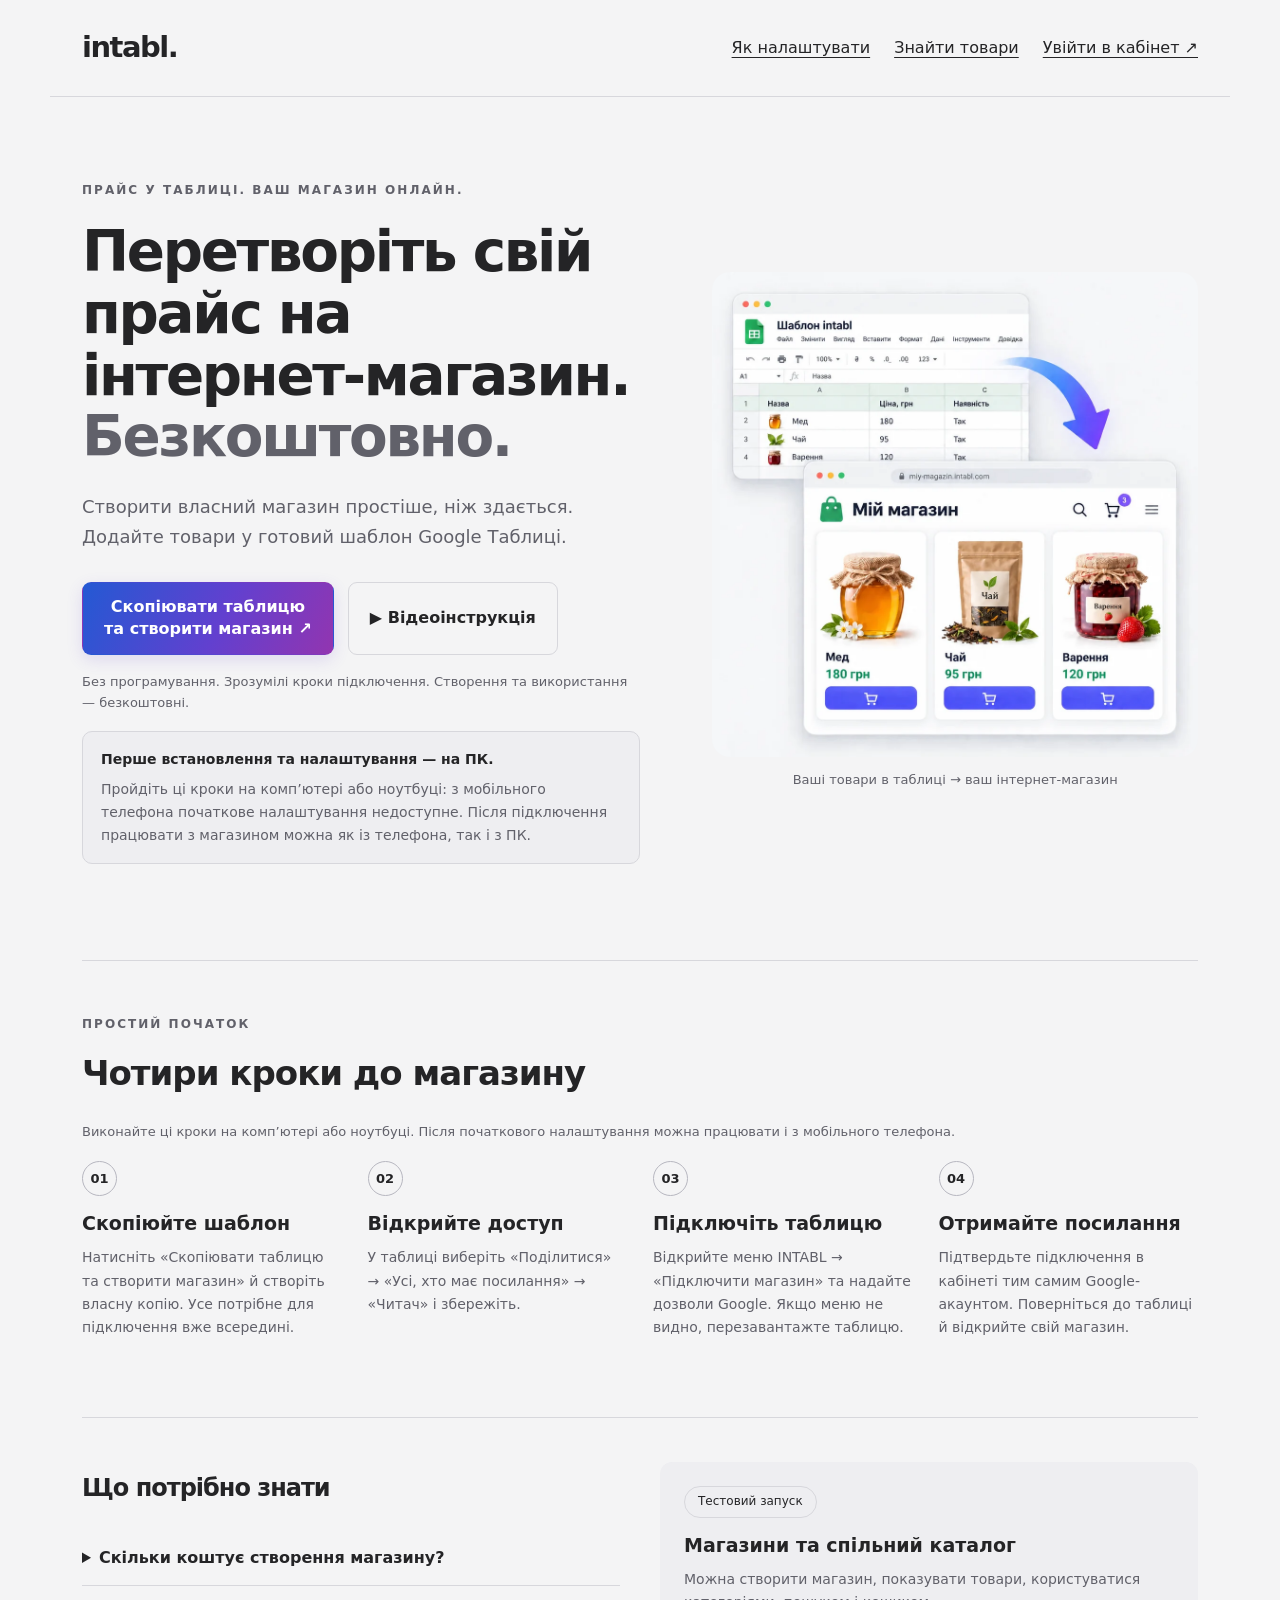
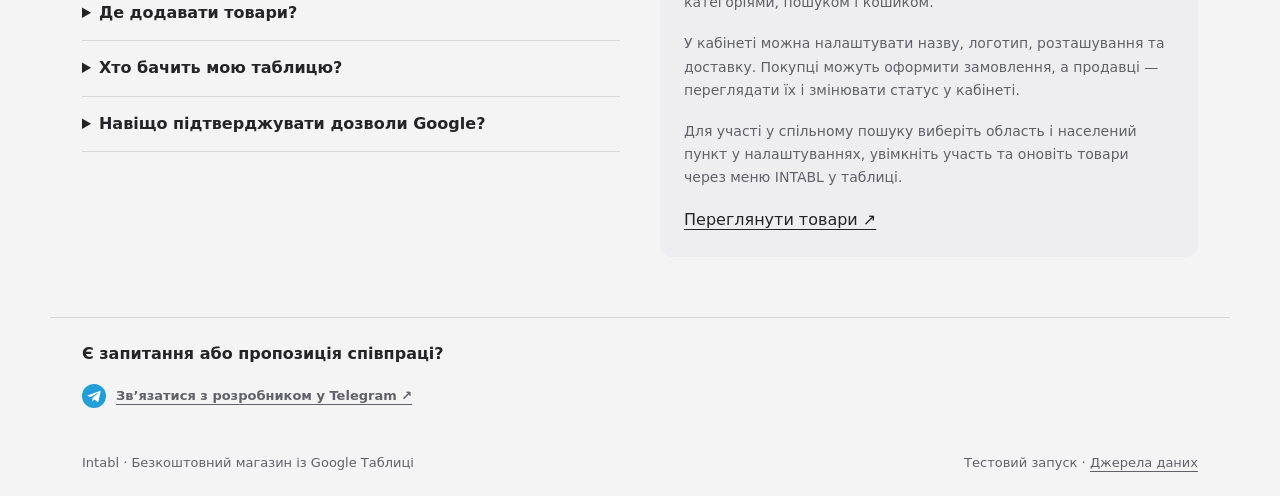
==== index.html @ 026dd410 "Preview Google authorization steps before copying shop template" ====
<!doctype html>
<html lang="uk">
<head><link rel="icon" href="/favicon.ico?v=1" sizes="32x32"><link rel="icon" href="/favicon.svg?v=1" type="image/svg+xml" sizes="any"><link rel="apple-touch-icon" href="/apple-touch-icon.png?v=1">
  <meta charset="utf-8">
  <meta name="viewport" content="width=device-width, initial-scale=1">
  <meta name="robots" content="index, follow">
  <link rel="canonical" href="https://intabl.com/">
  <meta name="description" content="Створіть інтернет-магазин безкоштовно з Google Таблиці. Додавайте товари, приймайте замовлення та діліться посиланням на свій магазин із покупцями.">
  <meta name="theme-color" content="#252528">
  <title>Створити інтернет-магазин безкоштовно з Google Таблиці — Intabl</title>
  <style>
    :root{color-scheme:light;--ink:#242426;--green:#252528;--paper:#f4f4f5;--line:#d7d7dc;--muted:#61616a}
    *{box-sizing:border-box}html{scroll-behavior:smooth}body{margin:0;background:var(--paper);color:var(--ink);font:16px/1.65 system-ui,sans-serif}a{color:inherit;text-underline-offset:4px}a:focus-visible,summary:focus-visible{outline:3px solid #44444b;outline-offset:5px}header,main,footer{max-width:1180px;margin:auto;padding-inline:32px}header{display:flex;align-items:center;justify-content:space-between;gap:24px;padding-block:24px;border-bottom:1px solid var(--line)}.brand{font-size:29px;letter-spacing:-1.5px;font-weight:800;text-decoration:none}.nav{display:flex;align-items:center;gap:24px}.badge{display:inline-block;background:#eeeef1;border:1px solid var(--line);border-radius:40px;padding:5px 13px;font-size:12px}.hero{display:grid;grid-template-columns:1.15fr 1fr;gap:72px;align-items:center;padding:84px 0 78px}.eyebrow{text-transform:uppercase;letter-spacing:.17em;font-size:12px;font-weight:700;color:var(--muted)}h1{font-size:clamp(40px,4.4vw,62px);line-height:1.1;letter-spacing:-2.3px;margin:20px 0 24px}h1 span{color:#61616a}h2{font-size:34px;line-height:1.2;letter-spacing:-1px;margin:12px 0 28px}h3{font-size:19px;line-height:1.35;margin:15px 0 10px}p{margin:0 0 18px}.lead{font-size:18px;color:var(--muted);max-width:500px}.actions{display:flex;gap:14px;flex-wrap:wrap;margin:30px 0 16px}.button{display:inline-flex;justify-content:center;align-items:center;padding:13px 21px;background:var(--green);color:white;border:1px solid var(--green);border-radius:9px;font-weight:700;text-decoration:none}.button:hover{background:#414147}.secondary{background:transparent;color:var(--ink);border-color:var(--line)}.secondary:hover{background:#eeeef1}.note{font-size:13px;color:var(--muted)}.preview{background:white;border:1px solid var(--line);border-radius:18px;box-shadow:0 18px 45px #2424260b;padding:26px;transform:rotate(1deg)}.preview-label{display:flex;justify-content:space-between;gap:12px;font-size:13px;margin-bottom:22px}.dots{letter-spacing:4px;color:#777780}.sheet{border:1px solid var(--line);border-radius:9px;overflow:hidden}.sheet-row{display:grid;grid-template-columns:1.9fr 1fr;padding:12px 16px;border-bottom:1px solid var(--line);font-size:14px}.sheet-row:last-child{border:0}.sheet-head{background:#eeeef1;font-weight:700}.sheet-row span:last-child{text-align:right}.flow{padding:18px 0;text-align:center;font-size:13px;color:var(--muted)}.mini-shop{background:var(--paper);border-radius:10px;padding:18px;display:flex;gap:16px;align-items:center}.shop-icon{display:grid;place-items:center;background:#eeeef1;width:55px;height:55px;border-radius:12px;font-size:28px}.mini-shop strong{display:block}.mini-shop span{font-size:13px;color:var(--muted)}.steps-section{border-top:1px solid var(--line);padding:54px 0 60px}.steps{display:grid;grid-template-columns:repeat(4,1fr);gap:26px;list-style:none;padding:0;margin:0}.number{display:grid;place-items:center;width:35px;height:35px;border:1px solid #b7b7c0;border-radius:50%;font-size:13px;font-weight:700}.steps p{font-size:14px;color:var(--muted)}.details{display:grid;grid-template-columns:1fr 1fr;gap:40px;border-top:1px solid var(--line);padding:44px 0 60px}.details h2{font-size:24px}.details p{font-size:14px;color:var(--muted)}details{border-bottom:1px solid var(--line);padding:14px 0}summary{font-weight:700;cursor:pointer}details p{margin:12px 0 0}.test-note{background:#eeeef1;padding:24px;border-radius:12px;align-self:start}footer{border-top:1px solid var(--line);padding-block:23px;display:flex;justify-content:space-between;gap:20px;font-size:13px;color:var(--muted)}
    @media(max-width:800px){.hero{grid-template-columns:1fr;gap:36px;padding:48px 0}.preview{transform:none;max-width:540px}.steps{grid-template-columns:1fr 1fr}.details{grid-template-columns:1fr;gap:25px}.nav .badge{display:none}}
    @media(max-width:480px){header,main,footer{padding-inline:20px}.nav{font-size:13px}h1{letter-spacing:-1.5px}.steps{grid-template-columns:1fr;gap:18px}.steps li{border-bottom:1px solid var(--line);padding-bottom:5px}.preview{padding:18px}.actions .button{width:100%}.sheet-row{font-size:12px;padding:10px}.mini-shop{padding:12px}.steps-section{padding-top:36px}footer{flex-direction:column;gap:5px}}
    @media(prefers-reduced-motion:reduce){html{scroll-behavior:auto}}
    .button.create-store{text-align:center;line-height:1.4;max-width:100%;background:linear-gradient(115deg,#2459d3 0%,#6240cf 55%,#9235b0 100%);border-color:transparent;box-shadow:0 5px 16px #6240cf26}.button.create-store:hover{background:linear-gradient(115deg,#1d4fbd 0%,#5835bd 55%,#802aa0 100%);box-shadow:0 7px 22px #6240cf40}.button.create-store:focus-visible{outline-color:#6240cf}
    @media(prefers-reduced-motion:no-preference){.button.create-store{transition:box-shadow .18s ease}}
    .setup-note{padding:16px 18px;border:1px solid var(--line);border-radius:10px;background:#eeeef1;font-size:14px;color:var(--muted)}.setup-note strong{display:block;color:var(--ink);margin-bottom:6px}
  .hero-illustration{margin:0;min-width:0}.hero-illustration img{display:block;width:100%;height:auto;border-radius:18px}.hero-illustration figcaption{text-align:center;font-size:13px;color:var(--muted);margin-top:12px}@media(max-width:800px){.hero-illustration{max-width:540px;width:100%;justify-self:center}}
  .nav{flex-wrap:wrap;justify-content:flex-end}@media(max-width:480px){.nav{gap:8px 12px}}
footer{flex-wrap:wrap}.footer-contact{flex-basis:100%;display:flex;flex-direction:column;align-items:flex-start;gap:8px;padding-bottom:16px}.footer-contact strong{color:var(--ink);font-size:16px}.footer-contact a{display:inline-flex;align-items:center;gap:10px;padding-block:8px;font-weight:600}.telegram-icon{flex-shrink:0}
</style>
  <script>const params=new URLSearchParams(location.search);if(["q","category","region","city","search"].some(key=>params.has(key)))location.replace("/marketplace.html"+location.search+location.hash);</script>
<link rel="stylesheet" href="/assets/css/analytics.css?v=1"><script src="/assets/js/analytics.js?v=2" defer></script>
</head>
<body>
  <header><a class="brand" href="/" aria-label="Intabl — головна">intabl.</a><nav class="nav" aria-label="Головне меню"><a href="/guide.html">Як налаштувати</a><a href="/marketplace.html">Знайти товари</a><a href="https://admin.intabl.com/">Увійти в кабінет ↗</a></nav></header>
  <main>
    <section class="hero" aria-labelledby="hero-title">
      <div><p class="eyebrow">Прайс у таблиці. Ваш магазин онлайн.</p><h1 id="hero-title">Перетворіть свій прайс на інтернет-магазин.<br><span>Безкоштовно.</span></h1><p class="lead">Створити власний магазин простіше, ніж здається. Додайте товари у готовий шаблон Google Таблиці.</p><div class="actions"><a class="button create-store" href="https://docs.google.com/spreadsheets/d/1J0fJB4WreDp9miCBiR95Zr0gCmK4Anr4M-3Ur7ko_0w/copy" target="_blank" rel="noopener noreferrer"><span>Скопіювати таблицю<br>та створити магазин ↗</span></a><a class="button secondary" href="/guide.html#video">▶ Відеоінструкція</a></div><p class="note">Без програмування. Зрозумілі кроки підключення. Створення та використання — безкоштовні.</p><p class="setup-note"><strong>Перше встановлення та налаштування — на ПК.</strong> Пройдіть ці кроки на комп’ютері або ноутбуці: з мобільного телефона початкове налаштування недоступне. Після підключення працювати з магазином можна як із телефона, так і з ПК.</p></div>
      <figure class="hero-illustration"><img src="/assets/images/table-to-shop-v2.webp" width="1024" height="1024" fetchpriority="high" alt="Таблиця з медом, чаєм і варенням перетворюється на інтернет-магазин із фотографіями товарів, цінами та кошиком."><figcaption>Ваші товари в таблиці → ваш інтернет-магазин</figcaption></figure>
    </section>
    <section id="start" class="steps-section" aria-labelledby="start-title"><p class="eyebrow">Простий початок</p><h2 id="start-title">Чотири кроки до магазину</h2><p class="note">Виконайте ці кроки на комп’ютері або ноутбуці. Після початкового налаштування можна працювати і з мобільного телефона.</p><ol class="steps"><li><span class="number" aria-hidden="true">01</span><h3>Скопіюйте шаблон</h3><p>Натисніть «Скопіювати таблицю та створити магазин» й створіть власну копію. Усе потрібне для підключення вже всередині.</p></li><li><span class="number" aria-hidden="true">02</span><h3>Відкрийте доступ</h3><p>У таблиці виберіть «Поділитися» → «Усі, хто має посилання» → «Читач» і збережіть.</p></li><li><span class="number" aria-hidden="true">03</span><h3>Підключіть таблицю</h3><p>Відкрийте меню INTABL → «Підключити магазин» та надайте дозволи Google. Якщо меню не видно, перезавантажте таблицю.</p></li><li><span class="number" aria-hidden="true">04</span><h3>Отримайте посилання</h3><p>Підтвердьте підключення в кабінеті тим самим Google-акаунтом. Поверніться до таблиці й відкрийте свій магазин.</p></li></ol></section>
    <section class="details" aria-label="Важливо для початку"><div><h2>Що потрібно знати</h2><details><summary>Скільки коштує створення магазину?</summary><p>Створення та використання магазину на Intabl безкоштовні. Ви можете додавати товари з Google Таблиці та приймати замовлення у своєму магазині.</p></details><details><summary>Де додавати товари?</summary><p>На аркуші goods у вашій копії шаблону. Замініть демонстраційний товар своїм. Категорії редагуйте на category. Не змінюйте назви цих аркушів і заголовки першого рядка.</p></details><details><summary>Хто бачить мою таблицю?</summary><p>Після відкриття доступу її можуть читати всі, хто має посилання. Зберігайте тут лише публічний каталог — без замовлень, телефонів покупців і паролів.</p></details><details><summary>Навіщо підтверджувати дозволи Google?</summary><p>Під час першого підключення Google попросить дозволити роботу скрипту з шаблону. Це звичайний крок для таких інструментів: дозволи потрібні, щоб перевірити вашу таблицю та підключити її до магазину без ручного налаштування коду. Ви проходите кроки підключення, а скрипт бере на себе технічну частину.</p><p>Перед підтвердженням ознайомтеся з переліком доступів і продовжуйте, якщо довіряєте шаблону Intabl.</p><p>Для зручності можна створити окремий Google-акаунт лише для магазину — без особистих файлів і листування. Скопіюйте шаблон у цей акаунт і використовуйте його також для входу в кабінет Intabl. Дозволи для підключення знадобляться і в окремому акаунті.</p></details></div><aside class="test-note"><span class="badge">Тестовий запуск</span><h3>Магазини та спільний каталог</h3><p>Можна створити магазин, показувати товари, користуватися категоріями, пошуком і кошиком.</p><p>У кабінеті можна налаштувати назву, логотип, розташування та доставку. Покупці можуть оформити замовлення, а продавці — переглядати їх і змінювати статус у кабінеті.</p><p>Для участі у спільному пошуку виберіть область і населений пункт у налаштуваннях, увімкніть участь та оновіть товари через меню INTABL у таблиці.</p><a href="/marketplace.html">Переглянути товари ↗</a></aside></section>
  </main>
  <footer><div class="footer-contact"><strong>Є запитання або пропозиція співпраці?</strong><a href="https://t.me/shonyrecords" target="_blank" rel="noopener noreferrer"><svg class="telegram-icon" xmlns="http://www.w3.org/2000/svg" viewBox="0 0 24 24" width="24" height="24" aria-hidden="true" focusable="false"><circle cx="12" cy="12" r="12" fill="#229ED9"/><path fill="#fff" d="m5.5 11.6 12.1-4.7c.6-.2 1.1.1.9.9l-2 9.4c-.1.7-.5.9-1.1.5l-3-2.2-1.5 1.4c-.2.2-.3.3-.6.3l.2-3.1 5.7-5.2c.3-.2-.1-.4-.4-.2l-7 4.4-3-1c-.7-.2-.7-.5-.3-.5Z"/></svg><span>Зв’язатися з розробником у Telegram ↗</span></a></div><span>Intabl · Безкоштовний магазин із Google Таблиці</span><span>Тестовий запуск · <a href="/data-sources.html">Джерела даних</a></span></footer>

  <link rel="stylesheet" href="/assets/css/setup-preview.css?v=1">
  <dialog id="setup-preview" aria-labelledby="setup-preview-title">
    <button class="setup-preview-close" type="button" aria-label="Закрити підказку" autofocus>×</button>
    <p class="eyebrow">Перед першим підключенням</p>
    <h2 id="setup-preview-title">Google попросить надати дозволи</h2>
    <p>У своїй копії виберіть <strong>INTABL → Підключити магазин</strong>, натисніть <strong>OK</strong> та виберіть Google-акаунт. Далі можуть з’явитися такі вікна:</p>
    <ol class="setup-preview-steps">
      <li><h3>1. «Додатково»</h3><a href="/assets/images/guide/05-warning.webp" target="_blank" rel="noopener" aria-label="Збільшити попередження Google"><img src="/assets/images/guide/05-warning.webp" width="1623" height="969" alt="У попередженні Google натисніть Додатково"></a><p>Додаток ще не пройшов перевірку Google. Ознайомтеся з попередженням.</p></li>
      <li><h3>2. «Перейти до intabl…»</h3><a href="/assets/images/guide/06-proceed.webp" target="_blank" rel="noopener" aria-label="Збільшити посилання для продовження"><img src="/assets/images/guide/06-proceed.webp" width="1503" height="1046" alt="Посилання Перейти до intabl — підключення магазину (небезпечно)"></a><p>Якщо вирішили продовжити, натисніть посилання з позначкою «небезпечно».</p></li>
      <li><h3>3. Перегляньте дозволи</h3><a href="/assets/images/guide/08-permissions.webp" target="_blank" rel="noopener" aria-label="Збільшити перелік дозволів"><img src="/assets/images/guide/08-permissions.webp" width="1172" height="1342" alt="Перелік дозволів Google з пунктом Вибрати все"></a><p>Для всіх функцій: <strong>«Вибрати все» → «Продовжити»</strong> внизу вікна.</p></li>
    </ol>
    <p class="setup-preview-note">Дозволи потрібні для роботи з таблицею, пошуку фото на Диску та зв’язку з intabl. <a href="/guide.html#first-setup" target="_blank" rel="noopener">Докладніше про доступи ↗</a><br>Можна використати окремий Google-акаунт для магазину. Натисніть на скріншот, щоб збільшити.</p>
    <div class="actions"><a class="button create-store" href="https://docs.google.com/spreadsheets/d/1J0fJB4WreDp9miCBiR95Zr0gCmK4Anr4M-3Ur7ko_0w/copy" target="_blank" rel="noopener noreferrer" id="setup-preview-continue">Перейти до копіювання шаблону ↗</a><a href="/guide.html#video" target="_blank" rel="noopener">Відеоінструкція ↗</a></div>
  </dialog>
  <script src="/assets/js/setup-preview.js?v=1" defer></script>
  <dialog id="mobile-create-notice" aria-labelledby="mobile-create-title" aria-describedby="mobile-create-description">
    <h2 id="mobile-create-title">Перше налаштування — на ПК</h2>
    <p id="mobile-create-description">Перше встановлення та налаштування магазину потрібно виконати на комп’ютері або ноутбуці. З мобільного телефона пройти початкове налаштування не можна.</p>
    <p class="note">Після встановлення та налаштування працювати з магазином можна як із мобільного телефона, так і з ПК.</p>
    <div class="actions"><button type="button" class="button secondary" id="mobile-create-close" autofocus>Зрозуміло</button></div>
  </dialog>
  <style>#mobile-create-notice{width:min(560px,calc(100% - 32px));max-height:calc(100dvh - 32px);overflow:auto;border:1px solid var(--line);border-radius:16px;padding:28px;color:var(--ink);background:white}#mobile-create-notice::backdrop{background:#0008}#mobile-create-notice h2{font-size:26px;margin:0 0 18px}#mobile-create-notice .actions{margin-bottom:0}#mobile-create-notice button{font:inherit;cursor:pointer}#mobile-create-notice button:focus-visible{outline:3px solid #44444b;outline-offset:4px}.nav{flex-wrap:wrap;justify-content:flex-end}@media(max-width:480px){.nav{gap:8px 12px}}
</style>
  <script>
    (()=>{
      const create=document.querySelector('a.create-store'),notice=document.getElementById('mobile-create-notice');
      const isMobile=()=>navigator.userAgentData?.mobile||/Android|iPhone|iPad|iPod/i.test(navigator.userAgent)||(navigator.platform==='MacIntel'&&navigator.maxTouchPoints>1)||matchMedia('(max-width: 1024px) and (pointer: coarse)').matches;
      create.addEventListener('click',event=>{
        if(!isMobile()){
          const preview=document.getElementById('setup-preview');
          if(typeof preview.showModal==='function'){event.preventDefault();preview.showModal();}
          return;
        }
        if(typeof notice.showModal!=='function'){
          event.preventDefault();alert('Перше встановлення та налаштування магазину потрібно виконати на ПК. З мобільного телефона початкове налаштування недоступне. Після підключення працювати можна і з телефона, і з ПК.');
          return;
        }
        event.preventDefault();notice.showModal();
      });
      document.getElementById('mobile-create-close').addEventListener('click',()=>notice.close());
    })();
  </script>
</body>
</html>
---- assets/css/analytics.css ----
.analytics-consent{position:fixed;inset:auto 16px 16px auto;width:min(460px,calc(100% - 32px));max-height:calc(100dvh - 32px);overflow:auto;z-index:10000;margin:0;padding:20px;border:1px solid #d7d7dc;border-radius:14px;background:#fff;color:#252528;box-shadow:0 8px 32px #0002;font:14px/1.5 system-ui,sans-serif}.analytics-consent[hidden]{display:none}.analytics-consent strong{font-size:17px}.analytics-consent p{margin:10px 0 16px}.analytics-consent div{display:flex;gap:10px;flex-wrap:wrap}.analytics-consent button{flex:1;min-height:44px;padding:10px 14px;border:1px solid #aaa;border-radius:8px;background:#f4f4f5;color:#252528;font:600 14px system-ui;cursor:pointer}.analytics-consent a{color:inherit}.analytics-settings{border:0;background:none;color:inherit;text-decoration:underline;text-underline-offset:4px;font:inherit;cursor:pointer;padding:10px 0;min-height:44px}.analytics-consent button:focus-visible,.analytics-settings:focus-visible{outline:3px solid #5045bb;outline-offset:3px}
---- assets/css/setup-preview.css ----
#setup-preview{box-sizing:border-box;width:min(1040px,calc(100% - 32px));max-height:calc(100dvh - 32px);overflow:auto;border:1px solid var(--line);border-radius:20px;padding:30px;color:var(--ink);background:#fff}#setup-preview::backdrop{background:#151522a8}#setup-preview h2{font-size:28px;line-height:1.2;margin:8px 40px 16px 0}#setup-preview .eyebrow{margin:0;padding-right:36px}.setup-preview-close{position:absolute;top:14px;right:16px;border:0;background:#f1f1f5;border-radius:50%;width:36px;height:36px;font-size:26px;cursor:pointer}.setup-preview-steps{list-style:none;padding:0;display:grid;grid-template-columns:repeat(3,minmax(0,1fr));gap:20px;margin:24px 0}.setup-preview-steps h3{font-size:17px;margin:0 0 10px}.setup-preview-steps img{display:block;width:100%;height:210px;object-fit:contain;border:1px solid #dddde5;border-radius:8px;background:#fff}.setup-preview-steps p{font-size:14px;line-height:1.5;margin:10px 0 0}.setup-preview-note{font-size:14px;line-height:1.6;background:#f4f4f8;padding:14px 16px;border-radius:10px}#setup-preview .actions{margin-bottom:0}#setup-preview :focus-visible{outline:3px solid #6240cf;outline-offset:3px}@media(max-width:700px){#setup-preview{padding:22px}.setup-preview-steps{grid-template-columns:1fr}.setup-preview-steps img{height:240px}#setup-preview h2{font-size:24px}}
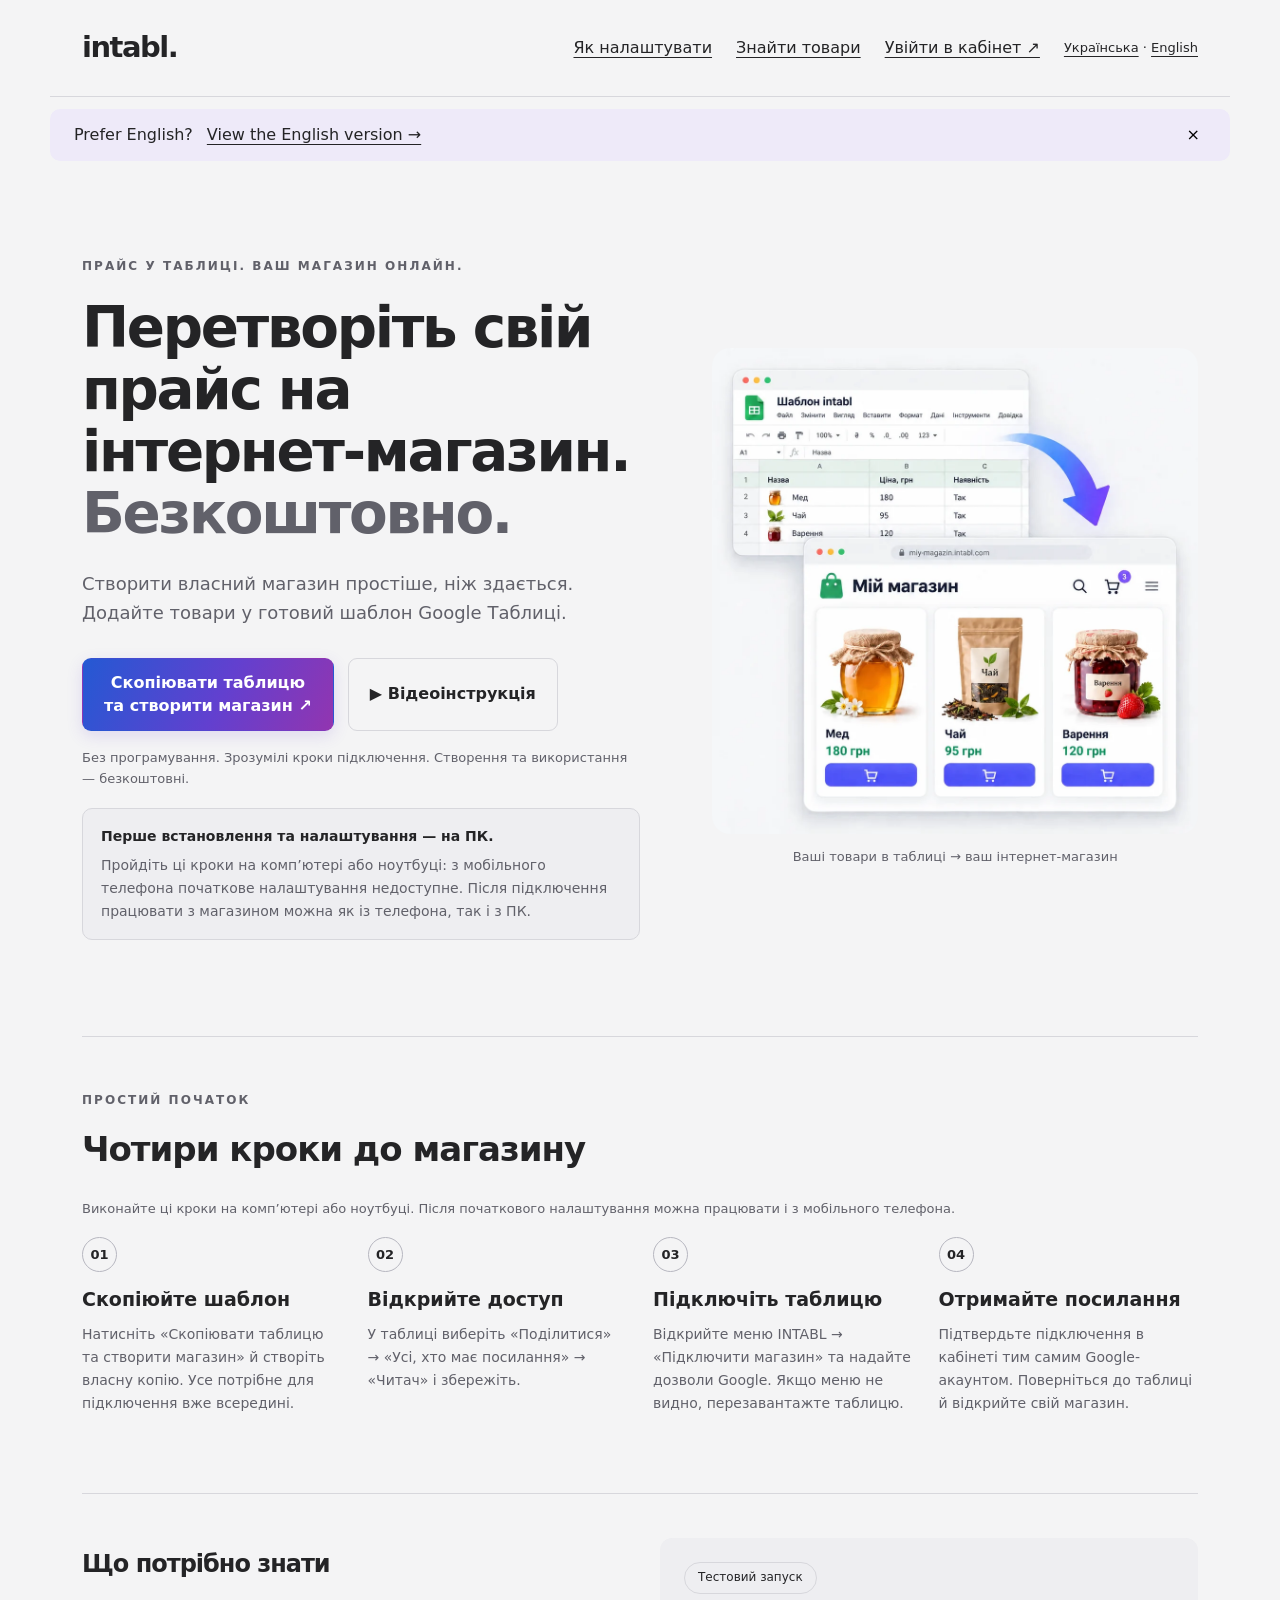
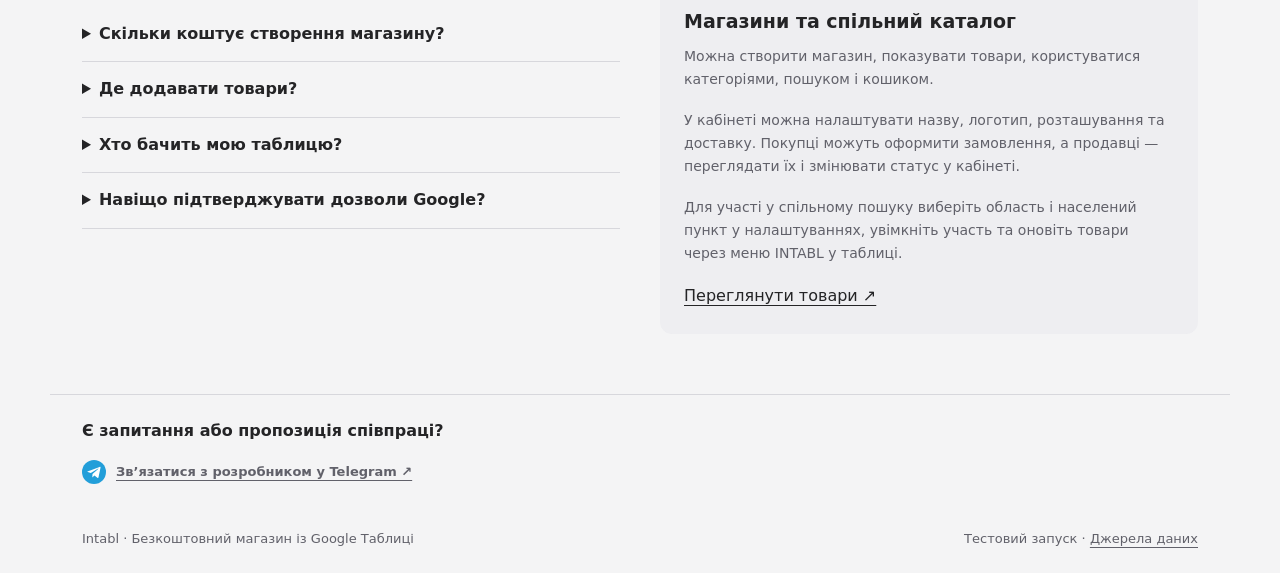
==== commit b52b5841: "Publish English landing, guide and language navigation" ====
--- a/index.html
+++ b/index.html
@@ -23,9 +23,9 @@
 </style>
   <script>const params=new URLSearchParams(location.search);if(["q","category","region","city","search"].some(key=>params.has(key)))location.replace("/marketplace.html"+location.search+location.hash);</script>
 <link rel="stylesheet" href="/assets/css/analytics.css?v=1"><script src="/assets/js/analytics.js?v=2" defer></script>
-</head>
+<link rel="alternate" hreflang="uk" href="https://intabl.com/"><link rel="alternate" hreflang="en" href="https://intabl.com/en/"><link rel="alternate" hreflang="x-default" href="https://intabl.com/"><link rel="stylesheet" href="/assets/css/site-language.css"><script src="/assets/js/site-language.js?v=1" defer></script></head>
 <body>
-  <header><a class="brand" href="/" aria-label="Intabl — головна">intabl.</a><nav class="nav" aria-label="Головне меню"><a href="/guide.html">Як налаштувати</a><a href="/marketplace.html">Знайти товари</a><a href="https://admin.intabl.com/">Увійти в кабінет ↗</a></nav></header>
+  <header><a class="brand" href="/" aria-label="Intabl — головна">intabl.</a><nav class="nav" aria-label="Головне меню"><a href="/guide.html">Як налаштувати</a><a href="/marketplace.html">Знайти товари</a><a href="https://admin.intabl.com/">Увійти в кабінет ↗</a><span class="language-links"><a href="/" lang="uk" hreflang="uk" data-site-language="uk">Українська</a> · <a href="/en/" lang="en" hreflang="en" data-site-language="en">English</a></span></nav></header>
   <main>
     <section class="hero" aria-labelledby="hero-title">
       <div><p class="eyebrow">Прайс у таблиці. Ваш магазин онлайн.</p><h1 id="hero-title">Перетворіть свій прайс на інтернет-магазин.<br><span>Безкоштовно.</span></h1><p class="lead">Створити власний магазин простіше, ніж здається. Додайте товари у готовий шаблон Google Таблиці.</p><div class="actions"><a class="button create-store" href="https://docs.google.com/spreadsheets/d/1J0fJB4WreDp9miCBiR95Zr0gCmK4Anr4M-3Ur7ko_0w/copy" target="_blank" rel="noopener noreferrer"><span>Скопіювати таблицю<br>та створити магазин ↗</span></a><a class="button secondary" href="/guide.html#video">▶ Відеоінструкція</a></div><p class="note">Без програмування. Зрозумілі кроки підключення. Створення та використання — безкоштовні.</p><p class="setup-note"><strong>Перше встановлення та налаштування — на ПК.</strong> Пройдіть ці кроки на комп’ютері або ноутбуці: з мобільного телефона початкове налаштування недоступне. Після підключення працювати з магазином можна як із телефона, так і з ПК.</p></div>
@@ -36,21 +36,21 @@
   </main>
   <footer><div class="footer-contact"><strong>Є запитання або пропозиція співпраці?</strong><a href="https://t.me/shonyrecords" target="_blank" rel="noopener noreferrer"><svg class="telegram-icon" xmlns="http://www.w3.org/2000/svg" viewBox="0 0 24 24" width="24" height="24" aria-hidden="true" focusable="false"><circle cx="12" cy="12" r="12" fill="#229ED9"/><path fill="#fff" d="m5.5 11.6 12.1-4.7c.6-.2 1.1.1.9.9l-2 9.4c-.1.7-.5.9-1.1.5l-3-2.2-1.5 1.4c-.2.2-.3.3-.6.3l.2-3.1 5.7-5.2c.3-.2-.1-.4-.4-.2l-7 4.4-3-1c-.7-.2-.7-.5-.3-.5Z"/></svg><span>Зв’язатися з розробником у Telegram ↗</span></a></div><span>Intabl · Безкоштовний магазин із Google Таблиці</span><span>Тестовий запуск · <a href="/data-sources.html">Джерела даних</a></span></footer>
 
-  <link rel="stylesheet" href="/assets/css/setup-preview.css?v=1">
+  <link rel="stylesheet" href="/assets/css/setup-preview.css?v=gallery-1">
   <dialog id="setup-preview" aria-labelledby="setup-preview-title">
     <button class="setup-preview-close" type="button" aria-label="Закрити підказку" autofocus>×</button>
     <p class="eyebrow">Перед першим підключенням</p>
     <h2 id="setup-preview-title">Google попросить надати дозволи</h2>
     <p>У своїй копії виберіть <strong>INTABL → Підключити магазин</strong>, натисніть <strong>OK</strong> та виберіть Google-акаунт. Далі можуть з’явитися такі вікна:</p>
     <ol class="setup-preview-steps">
-      <li><h3>1. «Додатково»</h3><a href="/assets/images/guide/05-warning.webp" target="_blank" rel="noopener" aria-label="Збільшити попередження Google"><img src="/assets/images/guide/05-warning.webp" width="1623" height="969" alt="У попередженні Google натисніть Додатково"></a><p>Додаток ще не пройшов перевірку Google. Ознайомтеся з попередженням.</p></li>
-      <li><h3>2. «Перейти до intabl…»</h3><a href="/assets/images/guide/06-proceed.webp" target="_blank" rel="noopener" aria-label="Збільшити посилання для продовження"><img src="/assets/images/guide/06-proceed.webp" width="1503" height="1046" alt="Посилання Перейти до intabl — підключення магазину (небезпечно)"></a><p>Якщо вирішили продовжити, натисніть посилання з позначкою «небезпечно».</p></li>
-      <li><h3>3. Перегляньте дозволи</h3><a href="/assets/images/guide/08-permissions.webp" target="_blank" rel="noopener" aria-label="Збільшити перелік дозволів"><img src="/assets/images/guide/08-permissions.webp" width="1172" height="1342" alt="Перелік дозволів Google з пунктом Вибрати все"></a><p>Для всіх функцій: <strong>«Вибрати все» → «Продовжити»</strong> внизу вікна.</p></li>
+      <li><h3>1. «Додатково»</h3><a href="/assets/images/guide/05-warning.webp" aria-label="Збільшити попередження Google"><img src="/assets/images/guide/05-warning.webp" width="1623" height="969" alt="У попередженні Google натисніть Додатково"></a><p>Додаток ще не пройшов перевірку Google. Ознайомтеся з попередженням.</p></li>
+      <li><h3>2. «Перейти до intabl…»</h3><a href="/assets/images/guide/06-proceed.webp" aria-label="Збільшити посилання для продовження"><img src="/assets/images/guide/06-proceed.webp" width="1503" height="1046" alt="Посилання Перейти до intabl — підключення магазину (небезпечно)"></a><p>Якщо вирішили продовжити, натисніть посилання з позначкою «небезпечно».</p></li>
+      <li><h3>3. Перегляньте дозволи</h3><a href="/assets/images/guide/08-permissions.webp" aria-label="Збільшити перелік дозволів"><img src="/assets/images/guide/08-permissions.webp" width="1172" height="1342" alt="Перелік дозволів Google з пунктом Вибрати все"></a><p>Для всіх функцій: <strong>«Вибрати все» → «Продовжити»</strong> внизу вікна.</p></li>
     </ol>
     <p class="setup-preview-note">Дозволи потрібні для роботи з таблицею, пошуку фото на Диску та зв’язку з intabl. <a href="/guide.html#first-setup" target="_blank" rel="noopener">Докладніше про доступи ↗</a><br>Можна використати окремий Google-акаунт для магазину. Натисніть на скріншот, щоб збільшити.</p>
     <div class="actions"><a class="button create-store" href="https://docs.google.com/spreadsheets/d/1J0fJB4WreDp9miCBiR95Zr0gCmK4Anr4M-3Ur7ko_0w/copy" target="_blank" rel="noopener noreferrer" id="setup-preview-continue">Перейти до копіювання шаблону ↗</a><a href="/guide.html#video" target="_blank" rel="noopener">Відеоінструкція ↗</a></div>
   </dialog>
-  <script src="/assets/js/setup-preview.js?v=1" defer></script>
+  <script src="/assets/js/setup-preview.js?v=gallery-1" defer></script>
   <dialog id="mobile-create-notice" aria-labelledby="mobile-create-title" aria-describedby="mobile-create-description">
     <h2 id="mobile-create-title">Перше налаштування — на ПК</h2>
     <p id="mobile-create-description">Перше встановлення та налаштування магазину потрібно виконати на комп’ютері або ноутбуці. З мобільного телефона пройти початкове налаштування не можна.</p>
--- a/assets/css/site-language.css
+++ b/assets/css/site-language.css
@@ -0,0 +1 @@
+header nav{flex-wrap:wrap;justify-content:flex-end}.language-links{white-space:nowrap;font-size:13px}.language-suggestion{max-width:1180px;margin:12px auto;padding:12px 24px;background:#eeeaf9;border-radius:10px;display:flex;gap:14px;align-items:center;flex-wrap:wrap}.language-suggestion[hidden]{display:none}.language-suggestion button{margin-left:auto;border:0;background:transparent;font:inherit;cursor:pointer}.layout .button{display:inline-flex;align-items:center;justify-content:center;background:#5640c9;color:white;text-decoration:none;padding:12px 20px;border-radius:9px;font-weight:600}#mobile-create-notice{max-width:min(560px,calc(100% - 32px));border:1px solid var(--line);border-radius:16px;padding:24px}#mobile-create-notice::backdrop{background:#0008}
--- a/assets/css/setup-preview.css
+++ b/assets/css/setup-preview.css
@@ -1 +1,5 @@
 #setup-preview{box-sizing:border-box;width:min(1040px,calc(100% - 32px));max-height:calc(100dvh - 32px);overflow:auto;border:1px solid var(--line);border-radius:20px;padding:30px;color:var(--ink);background:#fff}#setup-preview::backdrop{background:#151522a8}#setup-preview h2{font-size:28px;line-height:1.2;margin:8px 40px 16px 0}#setup-preview .eyebrow{margin:0;padding-right:36px}.setup-preview-close{position:absolute;top:14px;right:16px;border:0;background:#f1f1f5;border-radius:50%;width:36px;height:36px;font-size:26px;cursor:pointer}.setup-preview-steps{list-style:none;padding:0;display:grid;grid-template-columns:repeat(3,minmax(0,1fr));gap:20px;margin:24px 0}.setup-preview-steps h3{font-size:17px;margin:0 0 10px}.setup-preview-steps img{display:block;width:100%;height:210px;object-fit:contain;border:1px solid #dddde5;border-radius:8px;background:#fff}.setup-preview-steps p{font-size:14px;line-height:1.5;margin:10px 0 0}.setup-preview-note{font-size:14px;line-height:1.6;background:#f4f4f8;padding:14px 16px;border-radius:10px}#setup-preview .actions{margin-bottom:0}#setup-preview :focus-visible{outline:3px solid #6240cf;outline-offset:3px}@media(max-width:700px){#setup-preview{padding:22px}.setup-preview-steps{grid-template-columns:1fr}.setup-preview-steps img{height:240px}#setup-preview h2{font-size:24px}}
+
+#setup-image-viewer{box-sizing:border-box;width:fit-content;max-width:calc(100vw - 24px);max-height:calc(100dvh - 24px);padding:52px 12px 12px;border:0;border-radius:14px;background:#fff;overflow:auto}#setup-image-viewer::backdrop{background:#12121ce0}#setup-image-viewer img{display:block;max-width:100%;width:auto;height:auto;max-height:calc(100dvh - 164px);object-fit:contain;margin:auto}.setup-image-close{position:absolute;right:10px;top:8px;width:36px;height:36px;border:0;border-radius:50%;background:#eeeef3;color:#202024;font-size:28px;line-height:1;cursor:pointer}.setup-image-close:focus-visible{outline:3px solid #6240cf;outline-offset:2px}.setup-preview-steps a{cursor:zoom-in}
+
+.setup-image-navigation{display:flex;align-items:center;justify-content:center;gap:24px;padding-top:12px}.setup-image-navigation button{width:44px;height:44px;flex:none;border:0;border-radius:50%;background:#eeeef3;color:#202024;font-size:24px;cursor:pointer}.setup-image-navigation button:focus-visible{outline:3px solid #6240cf;outline-offset:2px}.setup-image-counter{min-width:48px;text-align:center;color:#42424c;font-size:15px;font-variant-numeric:tabular-nums}
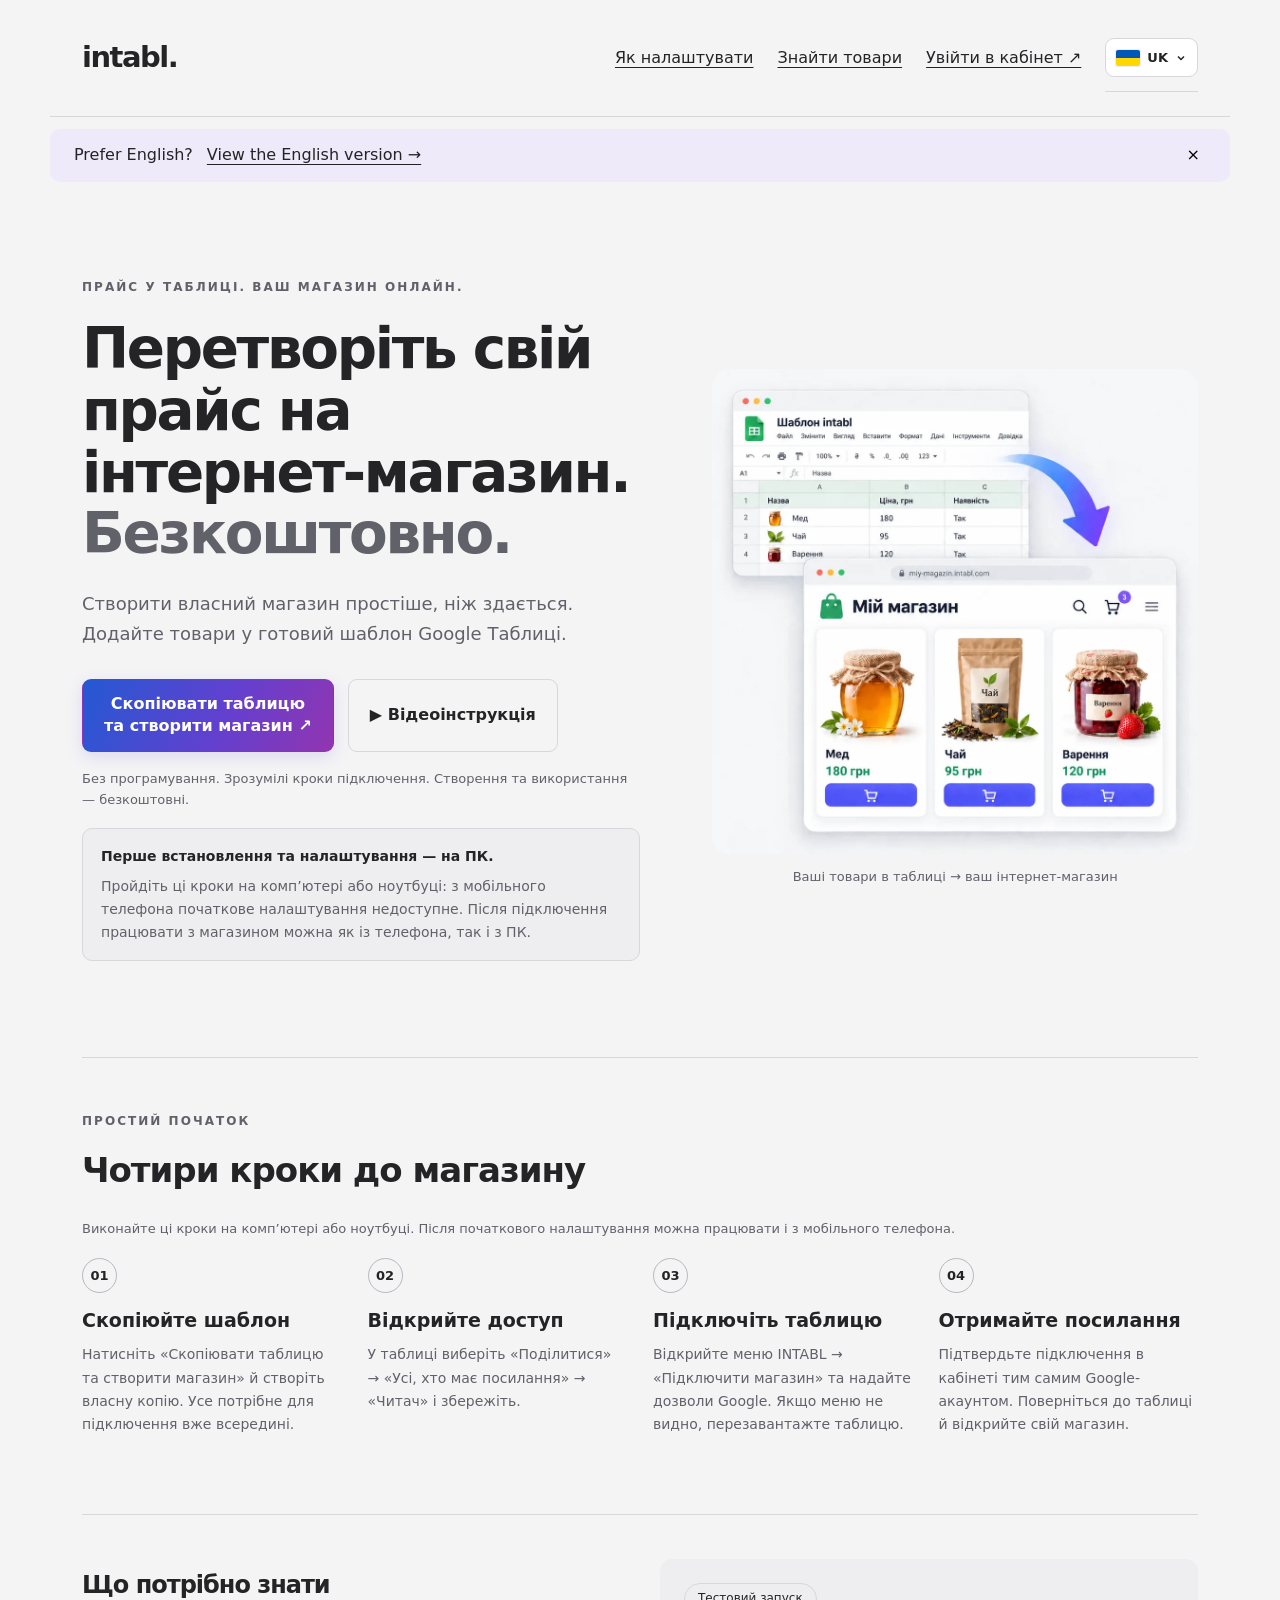
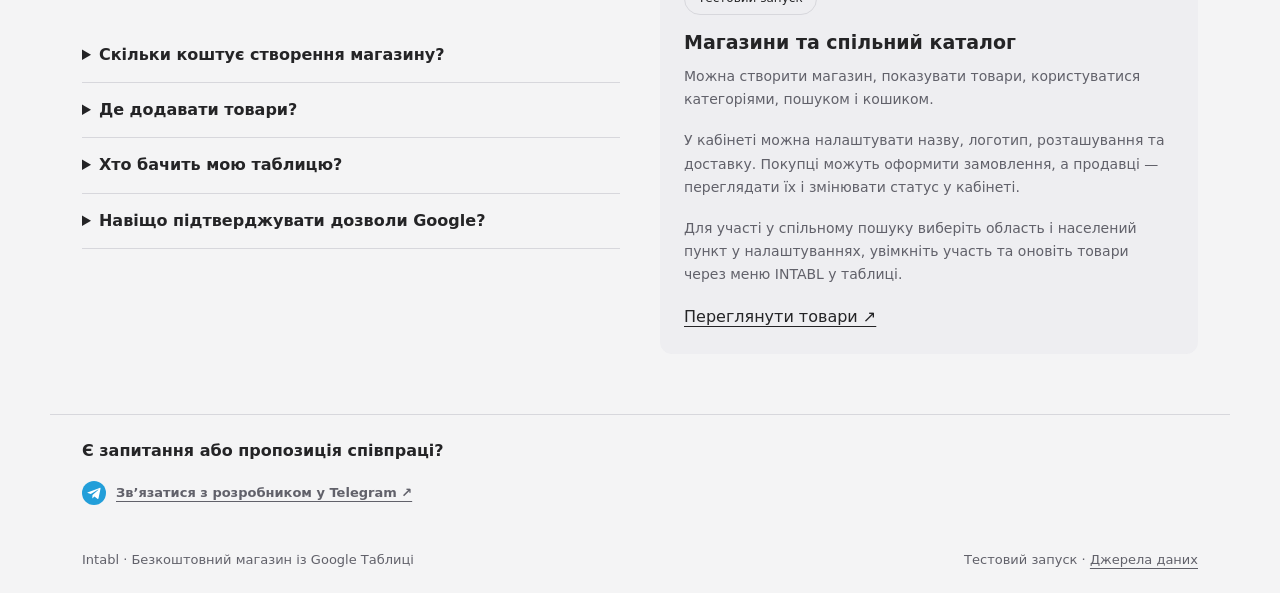
==== commit fc4b7508: "Use compact language dropdown with flag icons" ====
--- a/index.html
+++ b/index.html
@@ -23,9 +23,9 @@
 </style>
   <script>const params=new URLSearchParams(location.search);if(["q","category","region","city","search"].some(key=>params.has(key)))location.replace("/marketplace.html"+location.search+location.hash);</script>
 <link rel="stylesheet" href="/assets/css/analytics.css?v=1"><script src="/assets/js/analytics.js?v=2" defer></script>
-<link rel="alternate" hreflang="uk" href="https://intabl.com/"><link rel="alternate" hreflang="en" href="https://intabl.com/en/"><link rel="alternate" hreflang="x-default" href="https://intabl.com/"><link rel="stylesheet" href="/assets/css/site-language.css"><script src="/assets/js/site-language.js?v=1" defer></script></head>
+<link rel="alternate" hreflang="uk" href="https://intabl.com/"><link rel="alternate" hreflang="en" href="https://intabl.com/en/"><link rel="alternate" hreflang="x-default" href="https://intabl.com/"><link rel="stylesheet" href="/assets/css/site-language.css?v=2"><script src="/assets/js/site-language.js?v=2" defer></script></head>
 <body>
-  <header><a class="brand" href="/" aria-label="Intabl — головна">intabl.</a><nav class="nav" aria-label="Головне меню"><a href="/guide.html">Як налаштувати</a><a href="/marketplace.html">Знайти товари</a><a href="https://admin.intabl.com/">Увійти в кабінет ↗</a><span class="language-links"><a href="/" lang="uk" hreflang="uk" data-site-language="uk">Українська</a> · <a href="/en/" lang="en" hreflang="en" data-site-language="en">English</a></span></nav></header>
+  <header><a class="brand" href="/" aria-label="Intabl — головна">intabl.</a><nav class="nav" aria-label="Головне меню"><a href="/guide.html">Як налаштувати</a><a href="/marketplace.html">Знайти товари</a><a href="https://admin.intabl.com/">Увійти в кабінет ↗</a><details class="language-switch"><summary aria-label="Вибрати мову" title="Вибрати мову"><svg class="language-flag" viewBox="0 0 24 16" aria-hidden="true"><path fill="#0057b7" d="M0 0h24v8H0z"/><path fill="#ffd700" d="M0 8h24v8H0z"/></svg><span>UK</span><svg class="language-chevron" viewBox="0 0 12 12" aria-hidden="true"><path d="m3 4.5 3 3 3-3" fill="none" stroke="currentColor" stroke-width="1.5"/></svg></summary><div class="language-menu"><a href="/" lang="uk" hreflang="uk" data-site-language="uk" aria-current="page"><svg class="language-flag" viewBox="0 0 24 16" aria-hidden="true"><path fill="#0057b7" d="M0 0h24v8H0z"/><path fill="#ffd700" d="M0 8h24v8H0z"/></svg><span>Українська</span><span class="language-check" aria-hidden="true">✓</span></a><a href="/en/" lang="en" hreflang="en" data-site-language="en"><svg class="language-flag" viewBox="0 0 24 16" aria-hidden="true"><path fill="#012169" d="M0 0h24v16H0z"/><path stroke="#fff" stroke-width="4" d="m0 0 24 16M24 0 0 16"/><path stroke="#c8102e" stroke-width="1.5" d="m0 0 24 16M24 0 0 16"/><path stroke="#fff" stroke-width="6" d="M12 0v16M0 8h24"/><path stroke="#c8102e" stroke-width="3" d="M12 0v16M0 8h24"/></svg><span>English</span></a></div></details></nav></header>
   <main>
     <section class="hero" aria-labelledby="hero-title">
       <div><p class="eyebrow">Прайс у таблиці. Ваш магазин онлайн.</p><h1 id="hero-title">Перетворіть свій прайс на інтернет-магазин.<br><span>Безкоштовно.</span></h1><p class="lead">Створити власний магазин простіше, ніж здається. Додайте товари у готовий шаблон Google Таблиці.</p><div class="actions"><a class="button create-store" href="https://docs.google.com/spreadsheets/d/1J0fJB4WreDp9miCBiR95Zr0gCmK4Anr4M-3Ur7ko_0w/copy" target="_blank" rel="noopener noreferrer"><span>Скопіювати таблицю<br>та створити магазин ↗</span></a><a class="button secondary" href="/guide.html#video">▶ Відеоінструкція</a></div><p class="note">Без програмування. Зрозумілі кроки підключення. Створення та використання — безкоштовні.</p><p class="setup-note"><strong>Перше встановлення та налаштування — на ПК.</strong> Пройдіть ці кроки на комп’ютері або ноутбуці: з мобільного телефона початкове налаштування недоступне. Після підключення працювати з магазином можна як із телефона, так і з ПК.</p></div>
--- a/assets/css/site-language.css
+++ b/assets/css/site-language.css
@@ -1 +1,3 @@
 header nav{flex-wrap:wrap;justify-content:flex-end}.language-links{white-space:nowrap;font-size:13px}.language-suggestion{max-width:1180px;margin:12px auto;padding:12px 24px;background:#eeeaf9;border-radius:10px;display:flex;gap:14px;align-items:center;flex-wrap:wrap}.language-suggestion[hidden]{display:none}.language-suggestion button{margin-left:auto;border:0;background:transparent;font:inherit;cursor:pointer}.layout .button{display:inline-flex;align-items:center;justify-content:center;background:#5640c9;color:white;text-decoration:none;padding:12px 20px;border-radius:9px;font-weight:600}#mobile-create-notice{max-width:min(560px,calc(100% - 32px));border:1px solid var(--line);border-radius:16px;padding:24px}#mobile-create-notice::backdrop{background:#0008}
+
+.language-switch{position:relative;flex:none;font-size:13px}.language-switch summary{display:flex;align-items:center;gap:7px;list-style:none;cursor:pointer;padding:8px 10px;border:1px solid var(--line,#d7d7dc);border-radius:9px;background:#fff;color:#242426;min-height:38px;box-sizing:border-box;user-select:none}.language-switch summary::-webkit-details-marker{display:none}.language-switch summary::after{content:none}.language-switch summary:focus-visible,.language-menu a:focus-visible{outline:2px solid #6545db;outline-offset:3px}.language-flag{width:24px;height:16px;flex:none;border-radius:2px;box-shadow:0 0 0 1px #0001}.language-chevron{width:12px;height:12px}.language-switch[open] .language-chevron{transform:rotate(180deg)}.language-menu{position:absolute;right:0;top:calc(100% + 7px);z-index:100;width:174px;padding:5px;border:1px solid #d7d7dc;border-radius:12px;background:#fff;box-shadow:0 8px 28px #24242620}.language-menu a{display:flex;align-items:center;gap:9px;padding:10px;border-radius:7px;text-decoration:none;color:#242426;white-space:nowrap}.language-menu a:hover,.language-menu a[aria-current="page"]{background:#f0edf9}.language-check{margin-left:auto;color:#6545db}
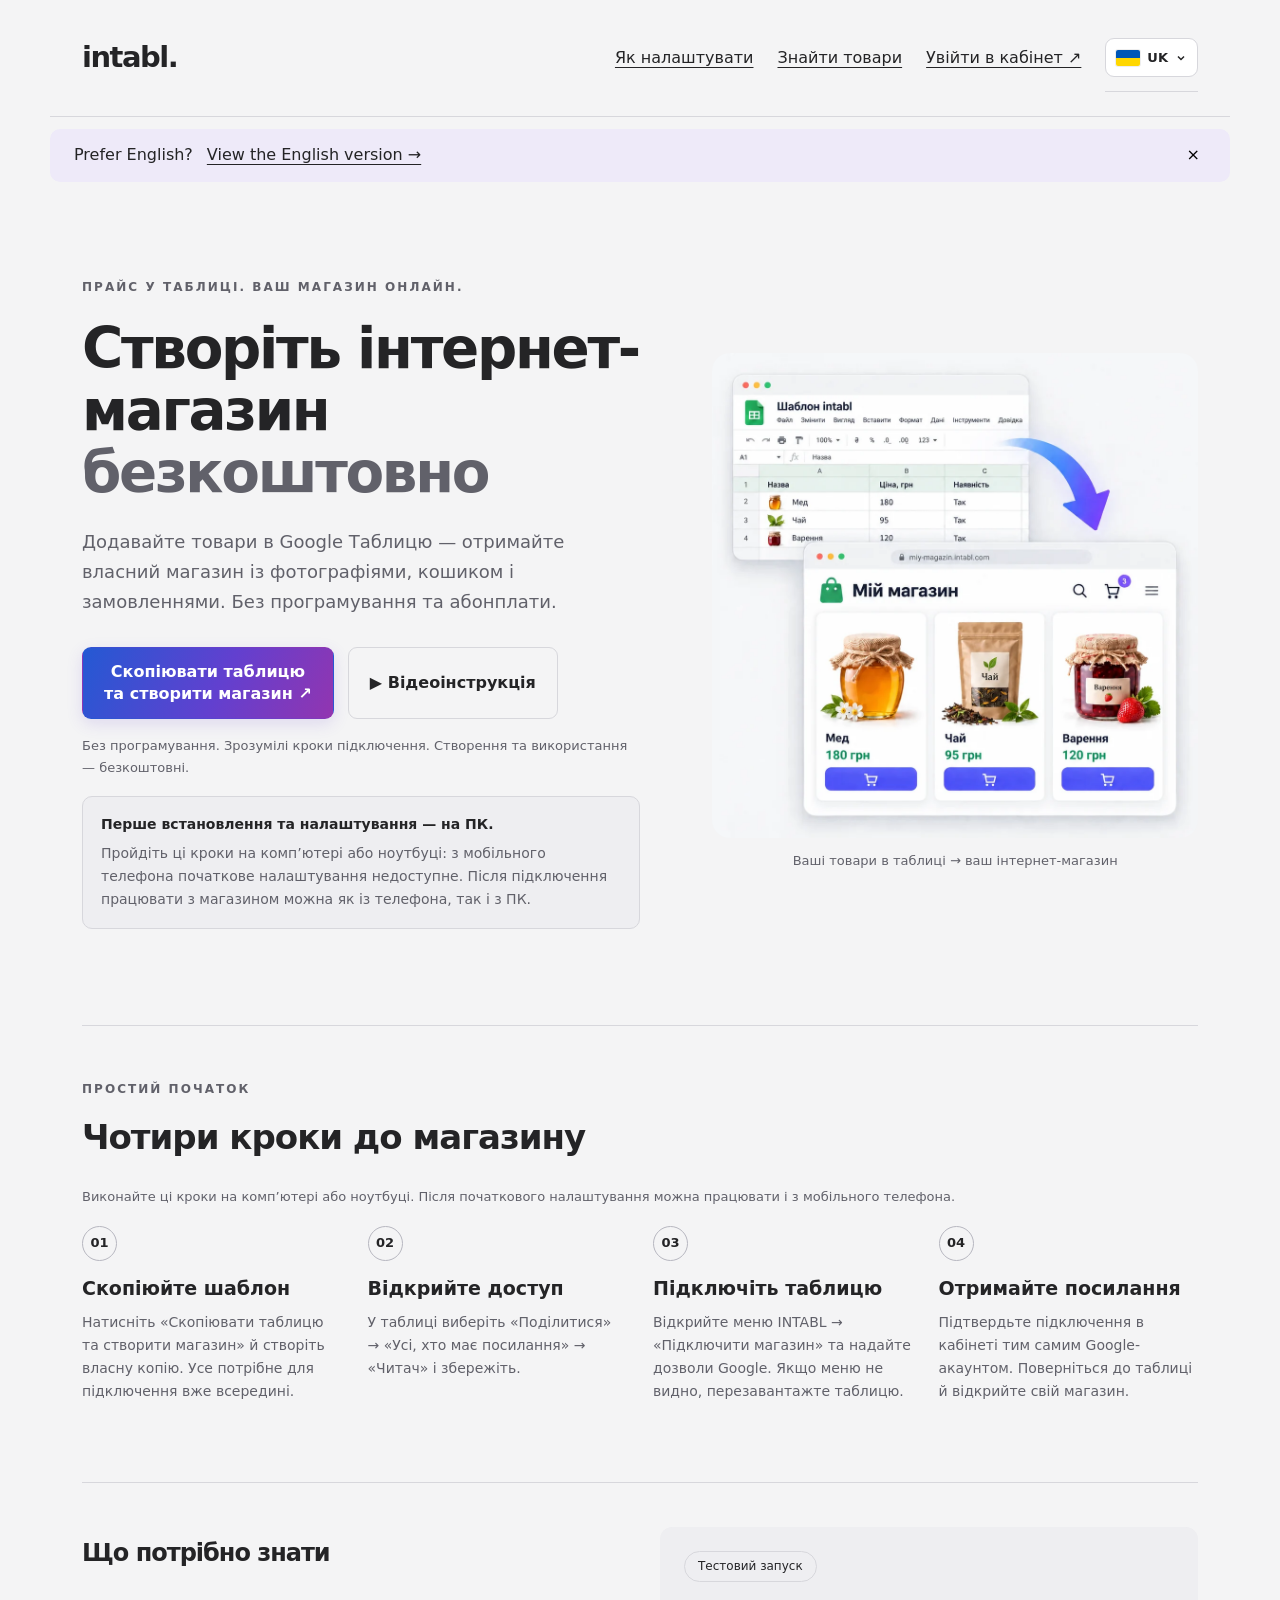
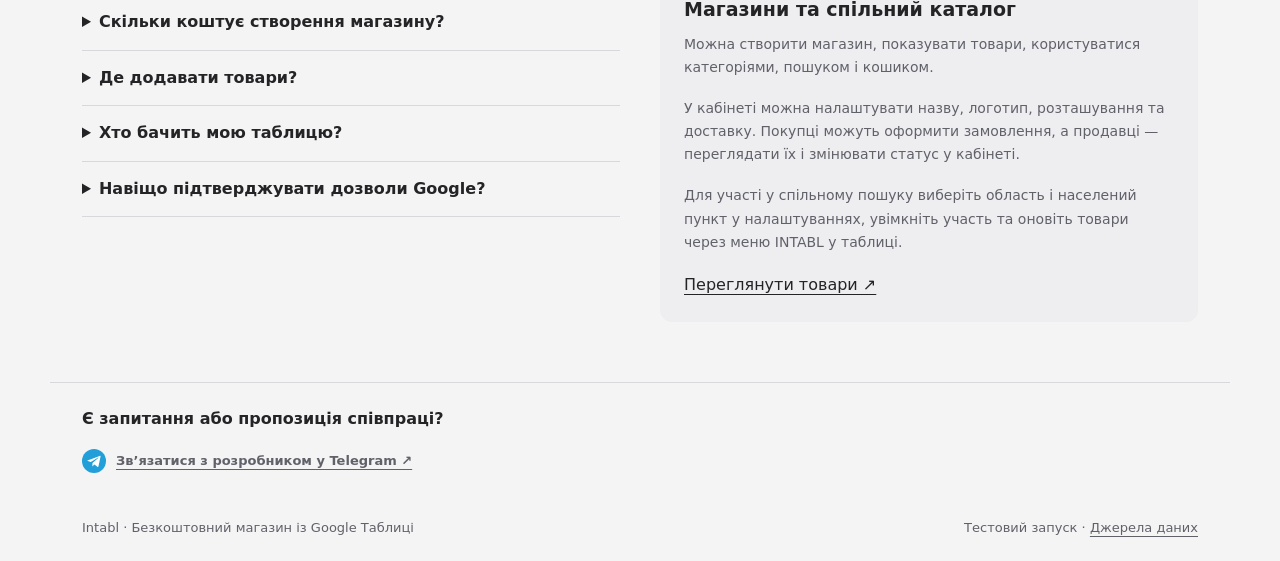
==== commit f344e380: "Clarify free store creation headline in both languages" ====
--- a/index.html
+++ b/index.html
@@ -28,7 +28,7 @@
   <header><a class="brand" href="/" aria-label="Intabl — головна">intabl.</a><nav class="nav" aria-label="Головне меню"><a href="/guide.html">Як налаштувати</a><a href="/marketplace.html">Знайти товари</a><a href="https://admin.intabl.com/">Увійти в кабінет ↗</a><details class="language-switch"><summary aria-label="Вибрати мову" title="Вибрати мову"><svg class="language-flag" viewBox="0 0 24 16" aria-hidden="true"><path fill="#0057b7" d="M0 0h24v8H0z"/><path fill="#ffd700" d="M0 8h24v8H0z"/></svg><span>UK</span><svg class="language-chevron" viewBox="0 0 12 12" aria-hidden="true"><path d="m3 4.5 3 3 3-3" fill="none" stroke="currentColor" stroke-width="1.5"/></svg></summary><div class="language-menu"><a href="/" lang="uk" hreflang="uk" data-site-language="uk" aria-current="page"><svg class="language-flag" viewBox="0 0 24 16" aria-hidden="true"><path fill="#0057b7" d="M0 0h24v8H0z"/><path fill="#ffd700" d="M0 8h24v8H0z"/></svg><span>Українська</span><span class="language-check" aria-hidden="true">✓</span></a><a href="/en/" lang="en" hreflang="en" data-site-language="en"><svg class="language-flag" viewBox="0 0 24 16" aria-hidden="true"><path fill="#012169" d="M0 0h24v16H0z"/><path stroke="#fff" stroke-width="4" d="m0 0 24 16M24 0 0 16"/><path stroke="#c8102e" stroke-width="1.5" d="m0 0 24 16M24 0 0 16"/><path stroke="#fff" stroke-width="6" d="M12 0v16M0 8h24"/><path stroke="#c8102e" stroke-width="3" d="M12 0v16M0 8h24"/></svg><span>English</span></a></div></details></nav></header>
   <main>
     <section class="hero" aria-labelledby="hero-title">
-      <div><p class="eyebrow">Прайс у таблиці. Ваш магазин онлайн.</p><h1 id="hero-title">Перетворіть свій прайс на інтернет-магазин.<br><span>Безкоштовно.</span></h1><p class="lead">Створити власний магазин простіше, ніж здається. Додайте товари у готовий шаблон Google Таблиці.</p><div class="actions"><a class="button create-store" href="https://docs.google.com/spreadsheets/d/1J0fJB4WreDp9miCBiR95Zr0gCmK4Anr4M-3Ur7ko_0w/copy" target="_blank" rel="noopener noreferrer"><span>Скопіювати таблицю<br>та створити магазин ↗</span></a><a class="button secondary" href="/guide.html#video">▶ Відеоінструкція</a></div><p class="note">Без програмування. Зрозумілі кроки підключення. Створення та використання — безкоштовні.</p><p class="setup-note"><strong>Перше встановлення та налаштування — на ПК.</strong> Пройдіть ці кроки на комп’ютері або ноутбуці: з мобільного телефона початкове налаштування недоступне. Після підключення працювати з магазином можна як із телефона, так і з ПК.</p></div>
+      <div><p class="eyebrow">Прайс у таблиці. Ваш магазин онлайн.</p><h1 id="hero-title">Створіть інтернет-магазин<br><span>безкоштовно</span></h1><p class="lead">Додавайте товари в Google Таблицю — отримайте власний магазин із фотографіями, кошиком і замовленнями. Без програмування та абонплати.</p><div class="actions"><a class="button create-store" href="https://docs.google.com/spreadsheets/d/1J0fJB4WreDp9miCBiR95Zr0gCmK4Anr4M-3Ur7ko_0w/copy" target="_blank" rel="noopener noreferrer"><span>Скопіювати таблицю<br>та створити магазин ↗</span></a><a class="button secondary" href="/guide.html#video">▶ Відеоінструкція</a></div><p class="note">Без програмування. Зрозумілі кроки підключення. Створення та використання — безкоштовні.</p><p class="setup-note"><strong>Перше встановлення та налаштування — на ПК.</strong> Пройдіть ці кроки на комп’ютері або ноутбуці: з мобільного телефона початкове налаштування недоступне. Після підключення працювати з магазином можна як із телефона, так і з ПК.</p></div>
       <figure class="hero-illustration"><img src="/assets/images/table-to-shop-v2.webp" width="1024" height="1024" fetchpriority="high" alt="Таблиця з медом, чаєм і варенням перетворюється на інтернет-магазин із фотографіями товарів, цінами та кошиком."><figcaption>Ваші товари в таблиці → ваш інтернет-магазин</figcaption></figure>
     </section>
     <section id="start" class="steps-section" aria-labelledby="start-title"><p class="eyebrow">Простий початок</p><h2 id="start-title">Чотири кроки до магазину</h2><p class="note">Виконайте ці кроки на комп’ютері або ноутбуці. Після початкового налаштування можна працювати і з мобільного телефона.</p><ol class="steps"><li><span class="number" aria-hidden="true">01</span><h3>Скопіюйте шаблон</h3><p>Натисніть «Скопіювати таблицю та створити магазин» й створіть власну копію. Усе потрібне для підключення вже всередині.</p></li><li><span class="number" aria-hidden="true">02</span><h3>Відкрийте доступ</h3><p>У таблиці виберіть «Поділитися» → «Усі, хто має посилання» → «Читач» і збережіть.</p></li><li><span class="number" aria-hidden="true">03</span><h3>Підключіть таблицю</h3><p>Відкрийте меню INTABL → «Підключити магазин» та надайте дозволи Google. Якщо меню не видно, перезавантажте таблицю.</p></li><li><span class="number" aria-hidden="true">04</span><h3>Отримайте посилання</h3><p>Підтвердьте підключення в кабінеті тим самим Google-акаунтом. Поверніться до таблиці й відкрийте свій магазин.</p></li></ol></section>
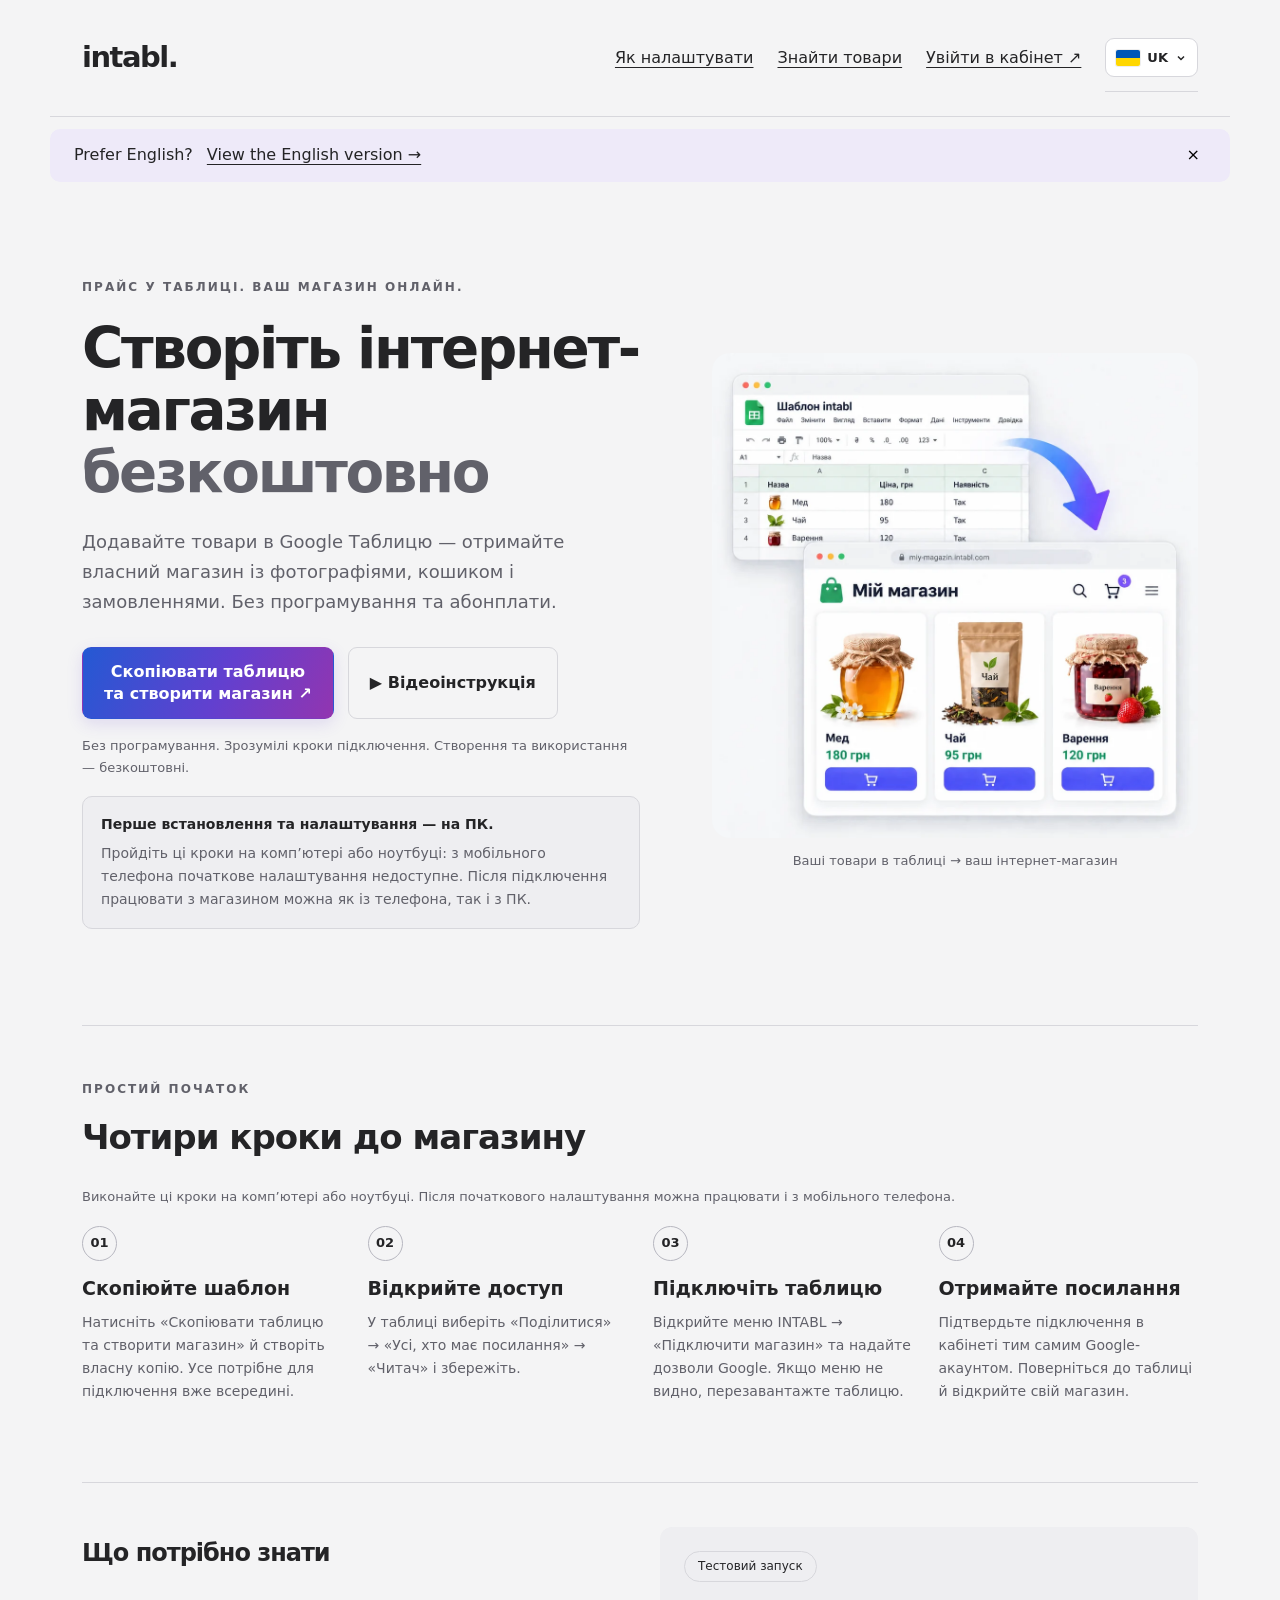
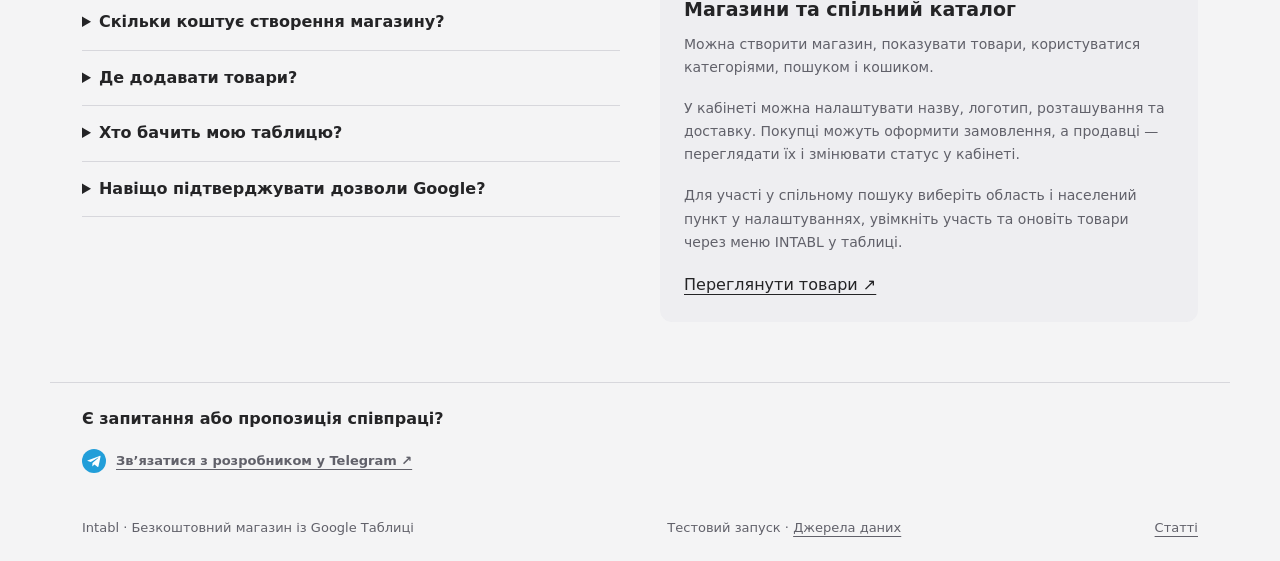
==== commit db130215: "Publish concise Intabl and Horoshop comparison article" ====
--- a/index.html
+++ b/index.html
@@ -34,7 +34,7 @@
     <section id="start" class="steps-section" aria-labelledby="start-title"><p class="eyebrow">Простий початок</p><h2 id="start-title">Чотири кроки до магазину</h2><p class="note">Виконайте ці кроки на комп’ютері або ноутбуці. Після початкового налаштування можна працювати і з мобільного телефона.</p><ol class="steps"><li><span class="number" aria-hidden="true">01</span><h3>Скопіюйте шаблон</h3><p>Натисніть «Скопіювати таблицю та створити магазин» й створіть власну копію. Усе потрібне для підключення вже всередині.</p></li><li><span class="number" aria-hidden="true">02</span><h3>Відкрийте доступ</h3><p>У таблиці виберіть «Поділитися» → «Усі, хто має посилання» → «Читач» і збережіть.</p></li><li><span class="number" aria-hidden="true">03</span><h3>Підключіть таблицю</h3><p>Відкрийте меню INTABL → «Підключити магазин» та надайте дозволи Google. Якщо меню не видно, перезавантажте таблицю.</p></li><li><span class="number" aria-hidden="true">04</span><h3>Отримайте посилання</h3><p>Підтвердьте підключення в кабінеті тим самим Google-акаунтом. Поверніться до таблиці й відкрийте свій магазин.</p></li></ol></section>
     <section class="details" aria-label="Важливо для початку"><div><h2>Що потрібно знати</h2><details><summary>Скільки коштує створення магазину?</summary><p>Створення та використання магазину на Intabl безкоштовні. Ви можете додавати товари з Google Таблиці та приймати замовлення у своєму магазині.</p></details><details><summary>Де додавати товари?</summary><p>На аркуші goods у вашій копії шаблону. Замініть демонстраційний товар своїм. Категорії редагуйте на category. Не змінюйте назви цих аркушів і заголовки першого рядка.</p></details><details><summary>Хто бачить мою таблицю?</summary><p>Після відкриття доступу її можуть читати всі, хто має посилання. Зберігайте тут лише публічний каталог — без замовлень, телефонів покупців і паролів.</p></details><details><summary>Навіщо підтверджувати дозволи Google?</summary><p>Під час першого підключення Google попросить дозволити роботу скрипту з шаблону. Це звичайний крок для таких інструментів: дозволи потрібні, щоб перевірити вашу таблицю та підключити її до магазину без ручного налаштування коду. Ви проходите кроки підключення, а скрипт бере на себе технічну частину.</p><p>Перед підтвердженням ознайомтеся з переліком доступів і продовжуйте, якщо довіряєте шаблону Intabl.</p><p>Для зручності можна створити окремий Google-акаунт лише для магазину — без особистих файлів і листування. Скопіюйте шаблон у цей акаунт і використовуйте його також для входу в кабінет Intabl. Дозволи для підключення знадобляться і в окремому акаунті.</p></details></div><aside class="test-note"><span class="badge">Тестовий запуск</span><h3>Магазини та спільний каталог</h3><p>Можна створити магазин, показувати товари, користуватися категоріями, пошуком і кошиком.</p><p>У кабінеті можна налаштувати назву, логотип, розташування та доставку. Покупці можуть оформити замовлення, а продавці — переглядати їх і змінювати статус у кабінеті.</p><p>Для участі у спільному пошуку виберіть область і населений пункт у налаштуваннях, увімкніть участь та оновіть товари через меню INTABL у таблиці.</p><a href="/marketplace.html">Переглянути товари ↗</a></aside></section>
   </main>
-  <footer><div class="footer-contact"><strong>Є запитання або пропозиція співпраці?</strong><a href="https://t.me/shonyrecords" target="_blank" rel="noopener noreferrer"><svg class="telegram-icon" xmlns="http://www.w3.org/2000/svg" viewBox="0 0 24 24" width="24" height="24" aria-hidden="true" focusable="false"><circle cx="12" cy="12" r="12" fill="#229ED9"/><path fill="#fff" d="m5.5 11.6 12.1-4.7c.6-.2 1.1.1.9.9l-2 9.4c-.1.7-.5.9-1.1.5l-3-2.2-1.5 1.4c-.2.2-.3.3-.6.3l.2-3.1 5.7-5.2c.3-.2-.1-.4-.4-.2l-7 4.4-3-1c-.7-.2-.7-.5-.3-.5Z"/></svg><span>Зв’язатися з розробником у Telegram ↗</span></a></div><span>Intabl · Безкоштовний магазин із Google Таблиці</span><span>Тестовий запуск · <a href="/data-sources.html">Джерела даних</a></span></footer>
+  <footer><div class="footer-contact"><strong>Є запитання або пропозиція співпраці?</strong><a href="https://t.me/shonyrecords" target="_blank" rel="noopener noreferrer"><svg class="telegram-icon" xmlns="http://www.w3.org/2000/svg" viewBox="0 0 24 24" width="24" height="24" aria-hidden="true" focusable="false"><circle cx="12" cy="12" r="12" fill="#229ED9"/><path fill="#fff" d="m5.5 11.6 12.1-4.7c.6-.2 1.1.1.9.9l-2 9.4c-.1.7-.5.9-1.1.5l-3-2.2-1.5 1.4c-.2.2-.3.3-.6.3l.2-3.1 5.7-5.2c.3-.2-.1-.4-.4-.2l-7 4.4-3-1c-.7-.2-.7-.5-.3-.5Z"/></svg><span>Зв’язатися з розробником у Telegram ↗</span></a></div><span>Intabl · Безкоштовний магазин із Google Таблиці</span><span>Тестовий запуск · <a href="/data-sources.html">Джерела даних</a></span><a href="/articles/">Статті</a></footer>
 
   <link rel="stylesheet" href="/assets/css/setup-preview.css?v=gallery-1">
   <dialog id="setup-preview" aria-labelledby="setup-preview-title">
